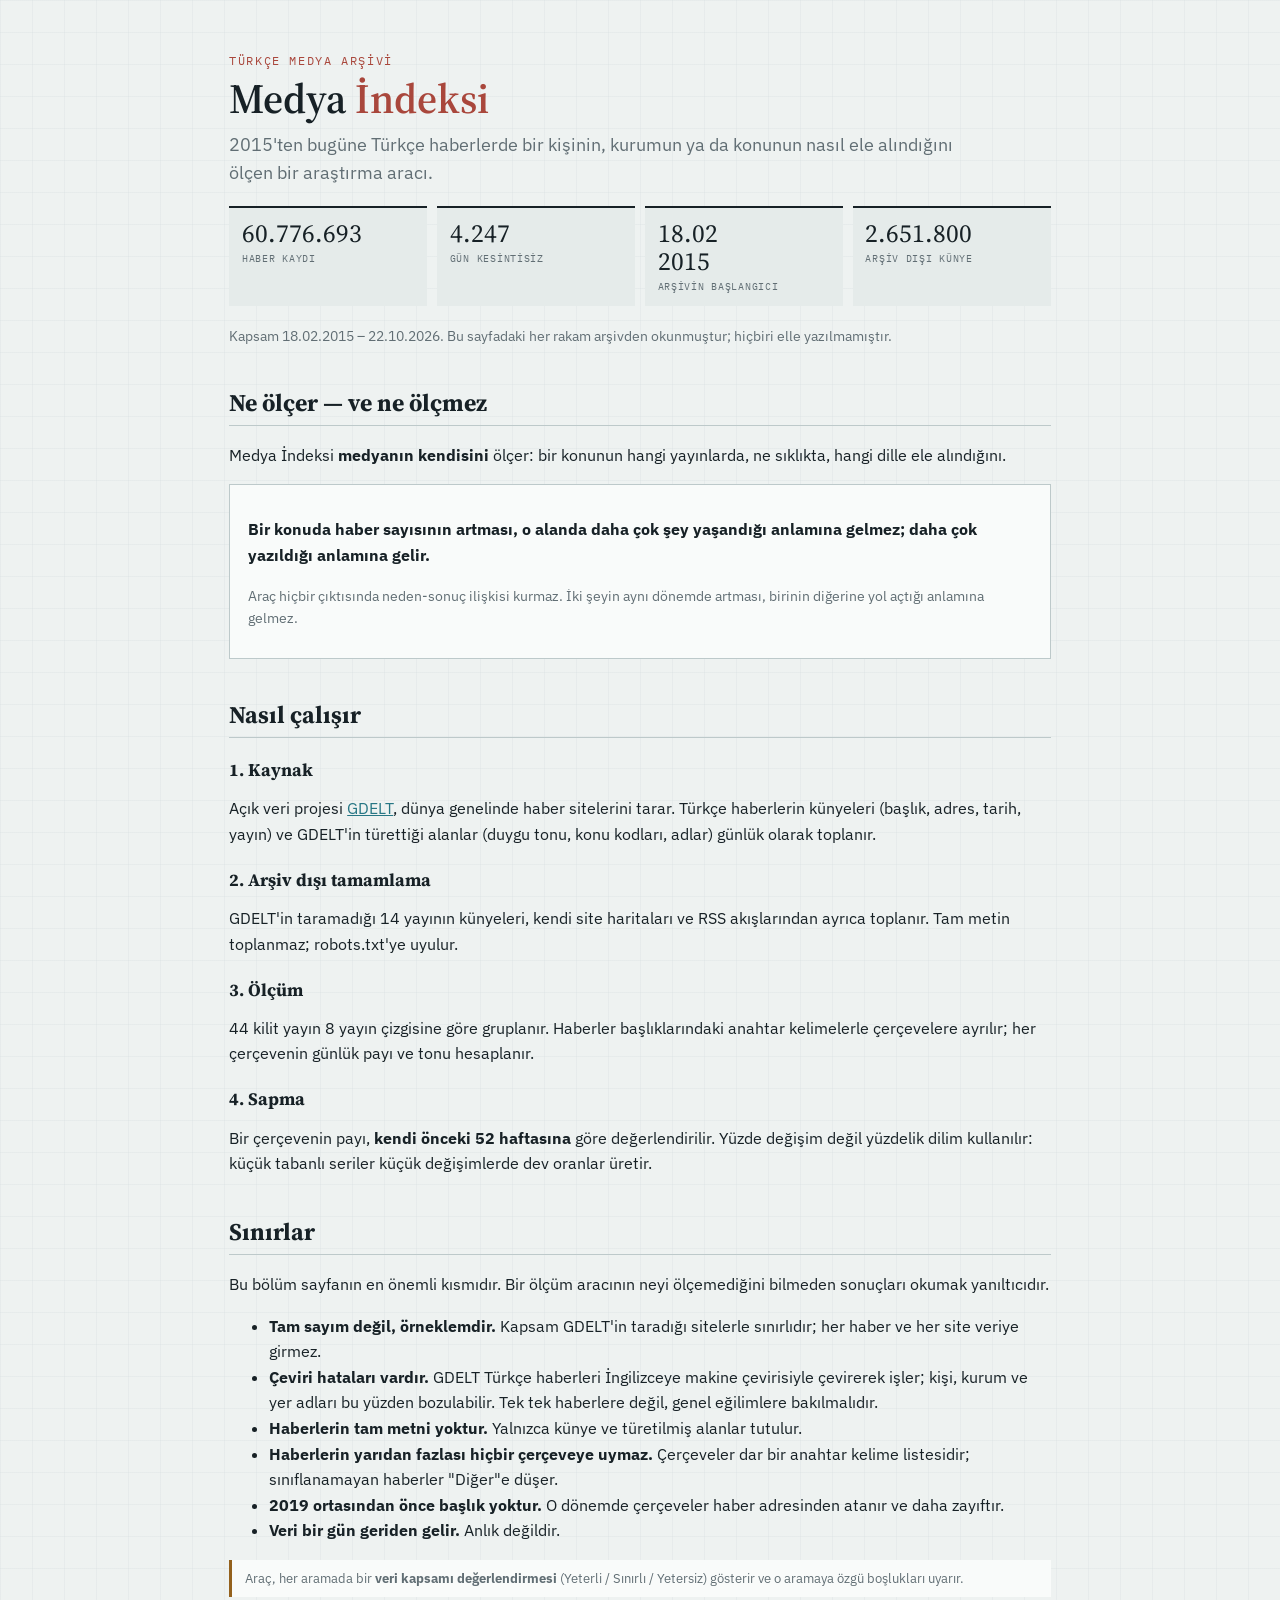
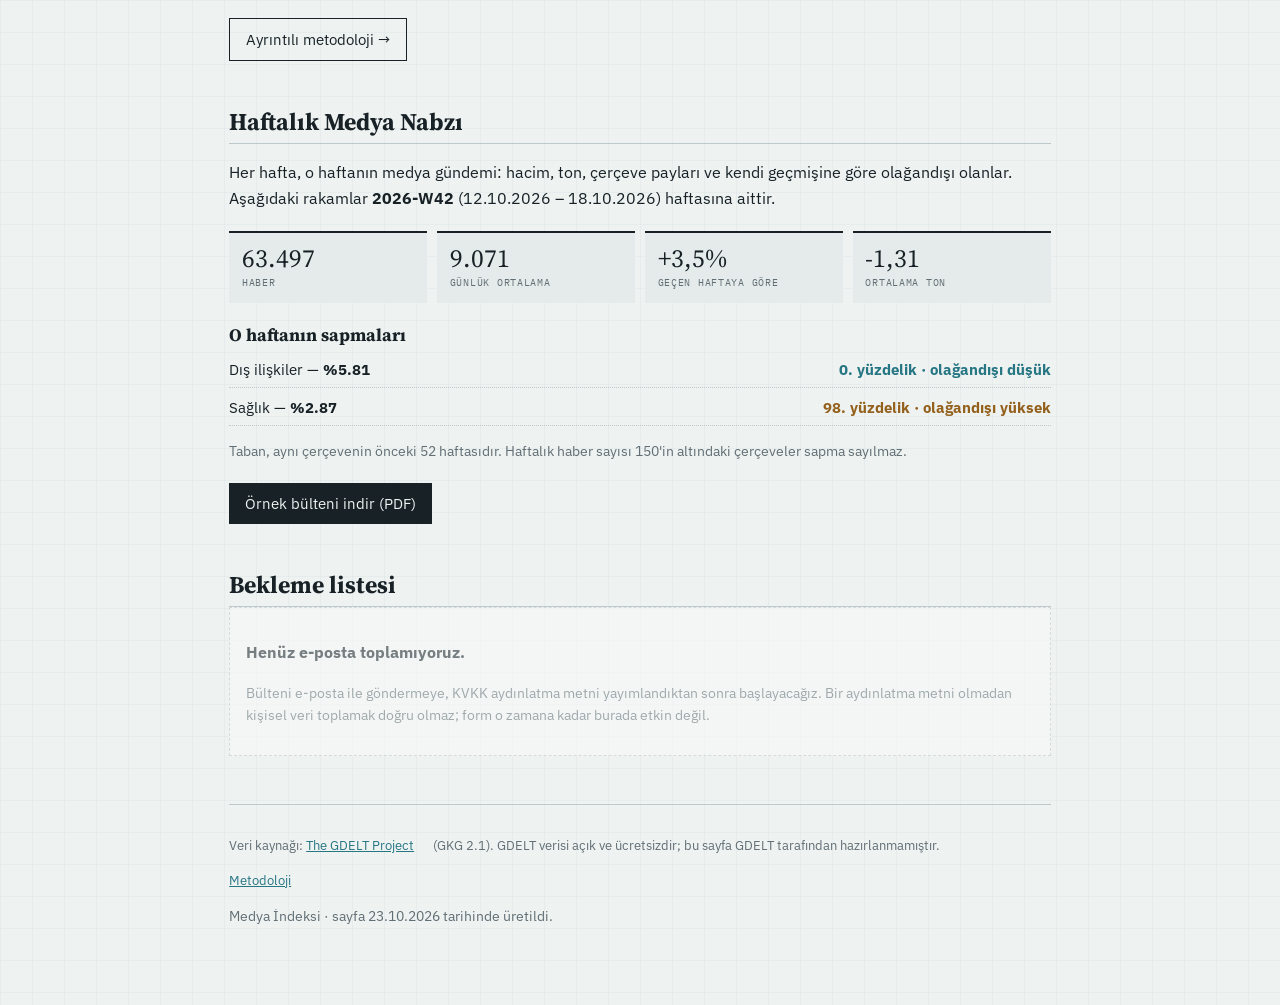
==== index.html @ 44e41a20 "Vitrin güncellendi (23.10.2026)" ====
<!doctype html>
<html lang="tr"><head>
<meta charset="utf-8"><meta name="viewport" content="width=device-width,initial-scale=1">
<title>Medya İndeksi — Türkçe medya arşivi</title>
<meta name="description" content="2015'ten bugüne Türkçe haberlerde bir konunun nasıl ele alındığını ölçen araştırma aracı. GDELT verisiyle.">
<link rel="preconnect" href="https://fonts.googleapis.com"><link rel="preconnect" href="https://fonts.gstatic.com" crossorigin>
<link href="https://fonts.googleapis.com/css2?family=IBM+Plex+Mono:wght@400&family=IBM+Plex+Sans:wght@400;600&family=Source+Serif+4:wght@400;600&display=swap" rel="stylesheet">
<link rel="stylesheet" href="style.css">
</head><body><div class="wrap">
<p class="kicker">Türkçe medya arşivi</p>
<h1>Medya <span>İndeksi</span></h1>
<p class="tagline">2015'ten bugüne Türkçe haberlerde bir kişinin, kurumun ya da konunun nasıl ele alındığını ölçen bir araştırma aracı.</p>
<div class="grid">
<div class="stat"><div class="n">60.776.693</div><div class="l">haber kaydı</div></div>
<div class="stat"><div class="n">4.247</div><div class="l">gün kesintisiz</div></div>
<div class="stat"><div class="n">18.02<br>2015</div><div class="l">arşivin başlangıcı</div></div>
<div class="stat"><div class="n">2.651.800</div><div class="l">arşiv dışı künye</div></div>
</div>
<p class="small">Kapsam 18.02.2015 – 22.10.2026. Bu sayfadaki her rakam arşivden okunmuştur; hiçbiri elle yazılmamıştır.</p>
<h2>Ne ölçer — ve ne ölçmez</h2><hr class="rule">
<p class="lead">Medya İndeksi <strong>medyanın kendisini</strong> ölçer: bir konunun hangi yayınlarda, ne sıklıkta, hangi dille ele alındığını.</p>
<div class="card"><p><strong>Bir konuda haber sayısının artması, o alanda daha çok şey yaşandığı anlamına gelmez; daha çok yazıldığı anlamına gelir.</strong></p><p class="small">Araç hiçbir çıktısında neden-sonuç ilişkisi kurmaz. İki şeyin aynı dönemde artması, birinin diğerine yol açtığı anlamına gelmez.</p></div>
<h2>Nasıl çalışır</h2><hr class="rule">
<h3>1. Kaynak</h3><p>Açık veri projesi <a href="https://www.gdeltproject.org/">GDELT</a>, dünya genelinde haber sitelerini tarar. Türkçe haberlerin künyeleri (başlık, adres, tarih, yayın) ve GDELT'in türettiği alanlar (duygu tonu, konu kodları, adlar) günlük olarak toplanır.</p>
<h3>2. Arşiv dışı tamamlama</h3><p>GDELT'in taramadığı 14 yayının künyeleri, kendi site haritaları ve RSS akışlarından ayrıca toplanır. Tam metin toplanmaz; robots.txt'ye uyulur.</p>
<h3>3. Ölçüm</h3><p>44 kilit yayın 8 yayın çizgisine göre gruplanır. Haberler başlıklarındaki anahtar kelimelerle çerçevelere ayrılır; her çerçevenin günlük payı ve tonu hesaplanır.</p>
<h3>4. Sapma</h3><p>Bir çerçevenin payı, <strong>kendi önceki 52 haftasına</strong> göre değerlendirilir. Yüzde değişim değil yüzdelik dilim kullanılır: küçük tabanlı seriler küçük değişimlerde dev oranlar üretir.</p>
<h2>Sınırlar</h2><hr class="rule">
<p class="lead">Bu bölüm sayfanın en önemli kısmıdır. Bir ölçüm aracının neyi ölçemediğini bilmeden sonuçları okumak yanıltıcıdır.</p><ul>
<li><strong>Tam sayım değil, örneklemdir.</strong> Kapsam GDELT'in taradığı sitelerle sınırlıdır; her haber ve her site veriye girmez.</li>
<li><strong>Çeviri hataları vardır.</strong> GDELT Türkçe haberleri İngilizceye makine çevirisiyle çevirerek işler; kişi, kurum ve yer adları bu yüzden bozulabilir. Tek tek haberlere değil, genel eğilimlere bakılmalıdır.</li>
<li><strong>Haberlerin tam metni yoktur.</strong> Yalnızca künye ve türetilmiş alanlar tutulur.</li>
<li><strong>Haberlerin yarıdan fazlası hiçbir çerçeveye uymaz.</strong> Çerçeveler dar bir anahtar kelime listesidir; sınıflanamayan haberler "Diğer"e düşer.</li>
<li><strong>2019 ortasından önce başlık yoktur.</strong> O dönemde çerçeveler haber adresinden atanır ve daha zayıftır.</li>
<li><strong>Veri bir gün geriden gelir.</strong> Anlık değildir.</li>
</ul>
<div class="note">Araç, her aramada bir <strong>veri kapsamı değerlendirmesi</strong> (Yeterli / Sınırlı / Yetersiz) gösterir ve o aramaya özgü boşlukları uyarır.</div>
<p><a class="btn ghost" href="metodoloji.html">Ayrıntılı metodoloji →</a></p>
<h2>Haftalık Medya Nabzı</h2><hr class="rule">
<p>Her hafta, o haftanın medya gündemi: hacim, ton, çerçeve payları ve kendi geçmişine göre olağandışı olanlar. Aşağıdaki rakamlar <strong>2026-W42</strong> (12.10.2026 – 18.10.2026) haftasına aittir.</p>
<div class="grid">
<div class="stat"><div class="n">63.497</div><div class="l">haber</div></div>
<div class="stat"><div class="n">9.071</div><div class="l">günlük ortalama</div></div>
<div class="stat"><div class="n">+3,5%</div><div class="l">geçen haftaya göre</div></div>
<div class="stat"><div class="n">-1,31</div><div class="l">ortalama ton</div></div>
</div>
<h3>O haftanın sapmaları</h3>
<div class="row"><span>Dış ilişkiler — <b>%5.81</b></span><b class="lo">0. yüzdelik · olağandışı düşük</b></div>
<div class="row"><span>Sağlık — <b>%2.87</b></span><b class="hi">98. yüzdelik · olağandışı yüksek</b></div>
<p class="small">Taban, aynı çerçevenin önceki 52 haftasıdır. Haftalık haber sayısı 150'in altındaki çerçeveler sapma sayılmaz.</p>
<p><a class="btn" href="medya-nabzi-2026-W42.pdf">Örnek bülteni indir (PDF)</a></p>
<h2>Bekleme listesi</h2><hr class="rule">
<div class="off"><p><strong>Henüz e-posta toplamıyoruz.</strong></p><p class="small">Bülteni e-posta ile göndermeye, KVKK aydınlatma metni yayımlandıktan sonra başlayacağız. Bir aydınlatma metni olmadan kişisel veri toplamak doğru olmaz; form o zamana kadar burada etkin değil.</p></div>
<footer>
<p>Veri kaynağı: <a href="https://www.gdeltproject.org/">The GDELT Project</a> (GKG 2.1). GDELT verisi açık ve ücretsizdir; bu sayfa GDELT tarafından hazırlanmamıştır.</p><p><a href="metodoloji.html">Metodoloji</a></p><p class="small">Medya İndeksi · sayfa 23.10.2026 tarihinde üretildi.</p>
</footer>
</div></body></html>
---- style.css ----
*{box-sizing:border-box}
html{-webkit-text-size-adjust:100%}
body{margin:0;background:#eef2f1;color:#172126;
  background-image:linear-gradient(#d7dfe055 1px,transparent 1px),linear-gradient(90deg,#d7dfe055 1px,transparent 1px);
  background-size:32px 32px;
  font-family:"IBM Plex Sans",-apple-system,BlinkMacSystemFont,"Segoe UI",Roboto,sans-serif;
  font-size:16px;line-height:1.6}
.wrap{max-width:860px;margin:0 auto;padding:2.5rem 1.2rem 4rem}
a{color:#267684}
h1,h2,h3{font-family:"Source Serif 4",Georgia,serif;line-height:1.15;margin:0}
h1{font-size:2.6rem;font-weight:600}
h1 span{color:#a9473c}
h2{font-size:1.5rem;margin:2.6rem 0 .3rem}
h3{font-size:1.1rem;margin:1.4rem 0 .3rem}
.kicker{font-family:"IBM Plex Mono",ui-monospace,monospace;text-transform:uppercase;letter-spacing:.14em;
  font-size:.72rem;color:#a9473c;margin-bottom:.3rem}
.tagline{font-size:1.1rem;color:#616e74;margin:.5rem 0 0;max-width:46rem}
.rule{border:0;border-top:1px solid #bdc9ca;margin:.5rem 0 0}
.lead{font-size:1.02rem}
.muted{color:#616e74}
.small{font-size:.86rem;color:#616e74}
.grid{display:grid;grid-template-columns:repeat(auto-fit,minmax(150px,1fr));gap:.6rem;margin:1.2rem 0}
.stat{background:#e5ebea;border-top:2px solid #172126;padding:.7rem .8rem}
.stat .n{font-family:"Source Serif 4",Georgia,serif;font-size:1.6rem;line-height:1.1}
.stat .l{font-family:"IBM Plex Mono",ui-monospace,monospace;font-size:.64rem;letter-spacing:.07em;
  text-transform:uppercase;color:#616e74;margin-top:.2rem}
.card{background:#f9fbfa;border:1px solid #bdc9ca;padding:1rem 1.1rem;margin:1rem 0}
.note{font-size:.84rem;color:#616e74;border-left:3px solid #94611d;background:#f9fbfa;
  padding:.5rem .8rem;margin:1rem 0}
.row{display:flex;justify-content:space-between;gap:1rem;border-bottom:1px dotted #bdc9ca;
  padding:.4rem 0;font-size:.95rem;flex-wrap:wrap}
.row b{white-space:nowrap}
.hi{color:#94611d}
.lo{color:#267684}
.btn{display:inline-block;background:#172126;color:#eef2f1;text-decoration:none;padding:.55rem 1rem;
  font-size:.92rem;margin:.3rem .4rem .3rem 0}
.btn.ghost{background:transparent;color:#172126;border:1px solid #172126}
.off{opacity:.55;border:1px dashed #bdc9ca;padding:1rem;background:#f9fbfa}
table{border-collapse:collapse;width:100%;font-size:.9rem;margin:.8rem 0}
th,td{text-align:left;padding:.35rem .5rem;border-bottom:1px solid #d7dfe0}
th{font-family:"IBM Plex Mono",ui-monospace,monospace;font-size:.68rem;letter-spacing:.06em;
  text-transform:uppercase;color:#616e74;border-bottom:1.5px solid #172126}
code{font-family:"IBM Plex Mono",ui-monospace,monospace;font-size:.86em;background:#e5ebea;padding:.05em .3em}
blockquote{border-left:3px solid #bdc9ca;margin:.8rem 0;padding:.2rem .9rem;color:#616e74}
footer{margin-top:3rem;border-top:1px solid #bdc9ca;padding-top:1rem;font-size:.84rem;color:#616e74}
footer a{margin-right:1rem}
@media(max-width:640px){
  .wrap{padding:1.5rem .9rem 3rem}
  h1{font-size:1.9rem}h2{font-size:1.25rem}
  .grid{grid-template-columns:repeat(2,1fr)}
  table{display:block;overflow-x:auto}
}
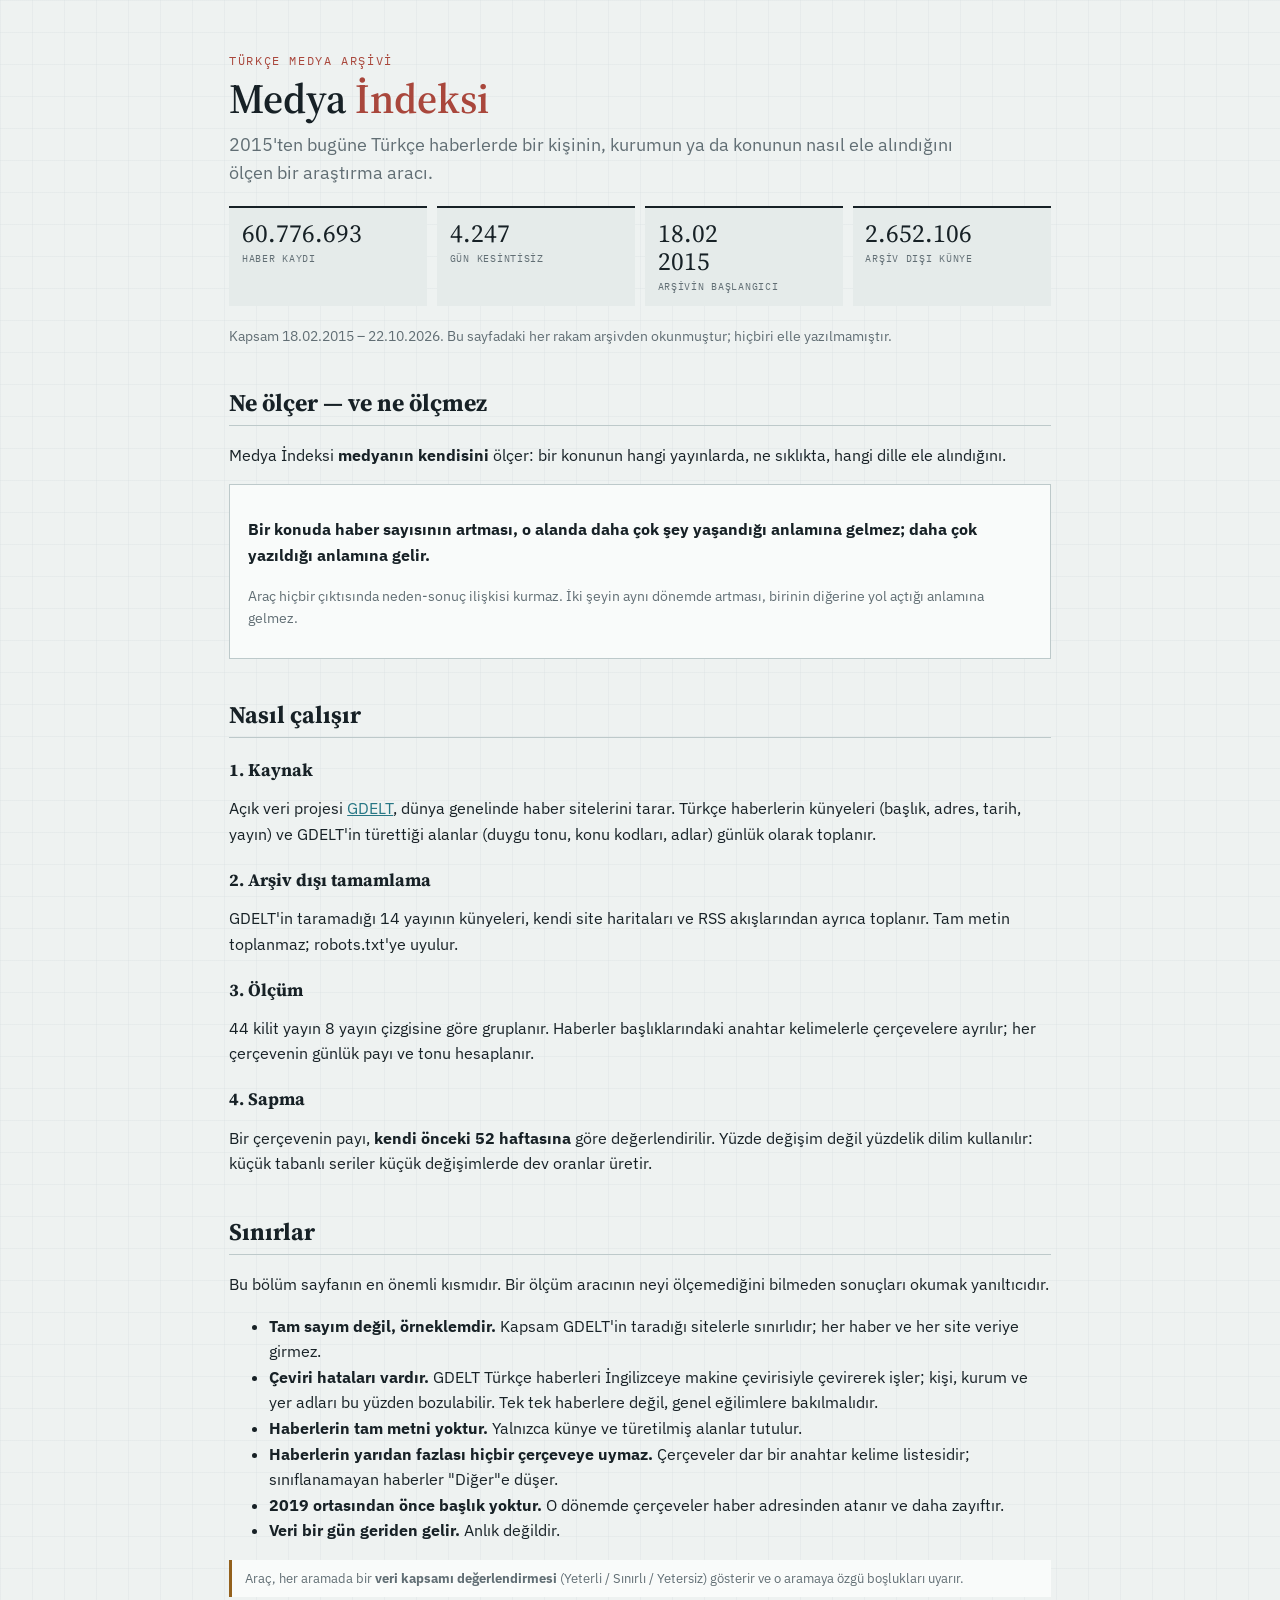
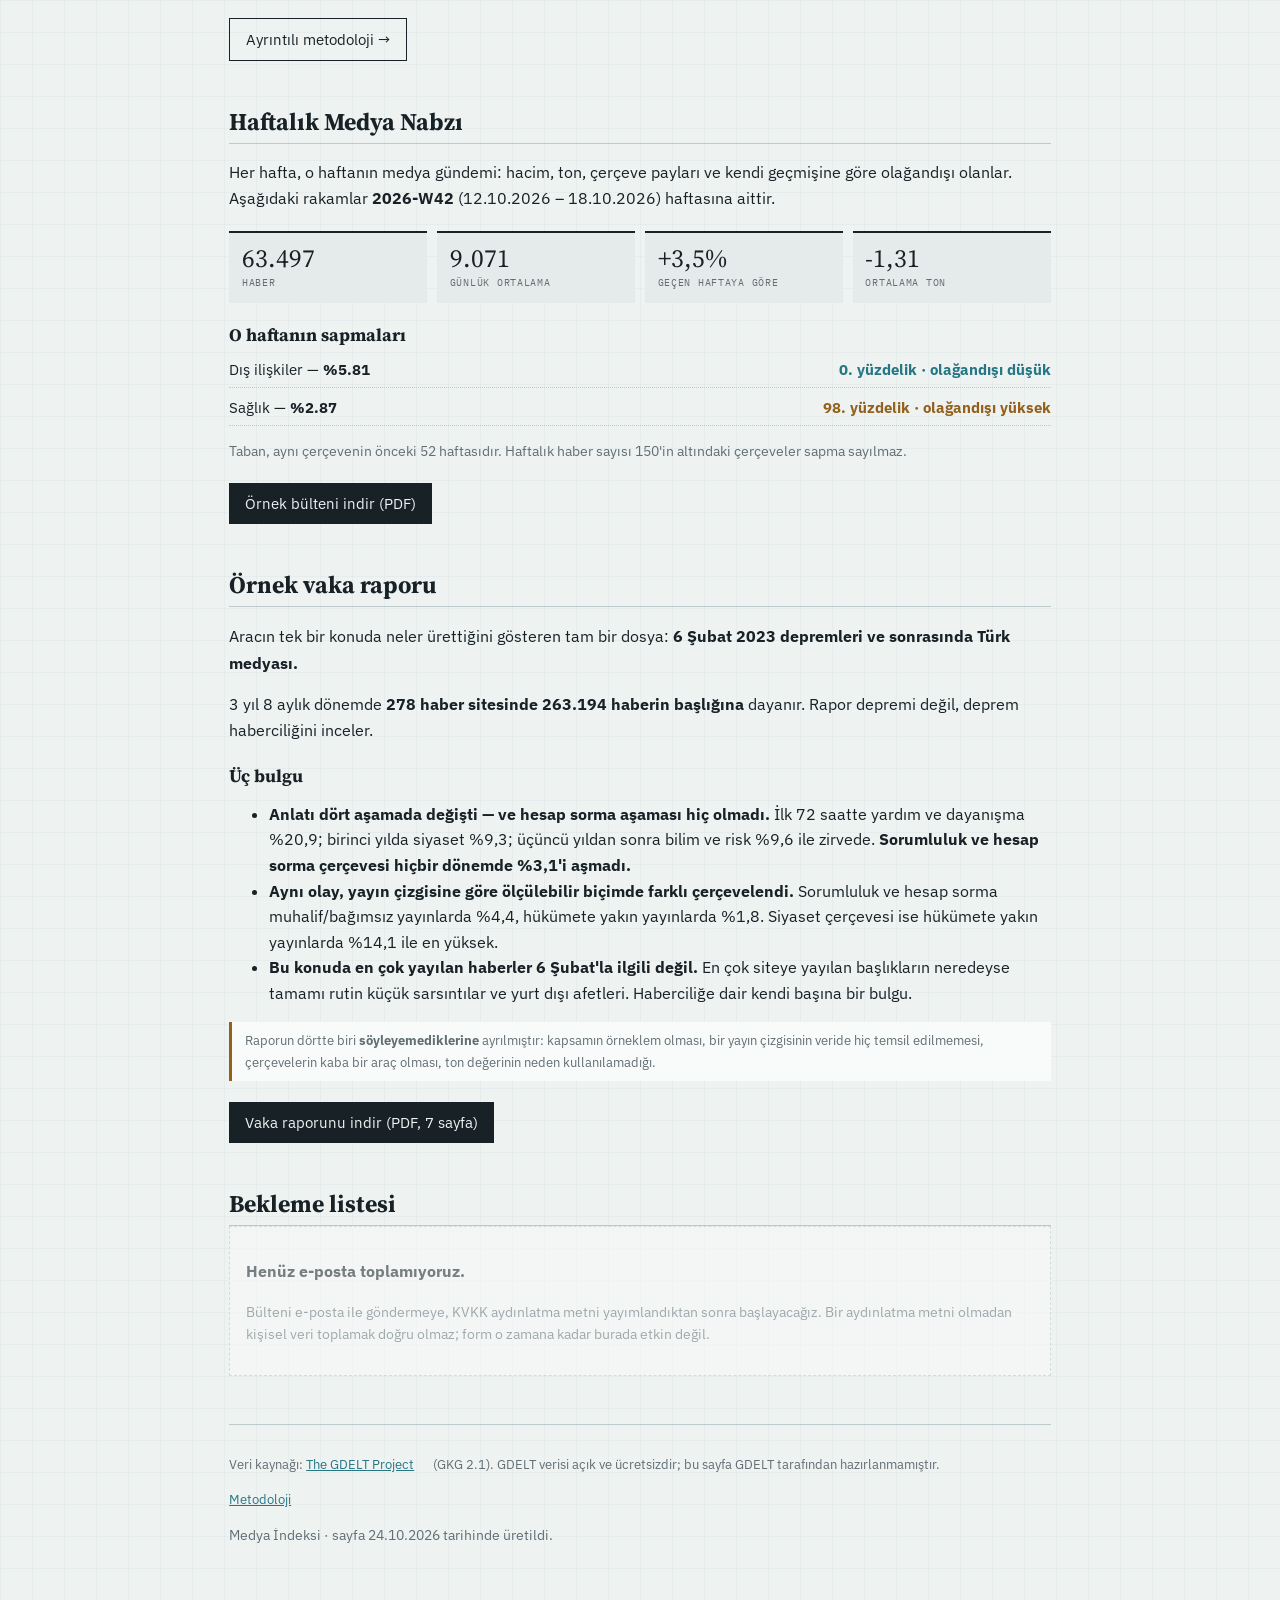
==== commit 8786476d: "Vitrin güncellendi (24.10.2026)" ====
--- a/index.html
+++ b/index.html
@@ -14,7 +14,7 @@
 <div class="stat"><div class="n">60.776.693</div><div class="l">haber kaydı</div></div>
 <div class="stat"><div class="n">4.247</div><div class="l">gün kesintisiz</div></div>
 <div class="stat"><div class="n">18.02<br>2015</div><div class="l">arşivin başlangıcı</div></div>
-<div class="stat"><div class="n">2.651.800</div><div class="l">arşiv dışı künye</div></div>
+<div class="stat"><div class="n">2.652.106</div><div class="l">arşiv dışı künye</div></div>
 </div>
 <p class="small">Kapsam 18.02.2015 – 22.10.2026. Bu sayfadaki her rakam arşivden okunmuştur; hiçbiri elle yazılmamıştır.</p>
 <h2>Ne ölçer — ve ne ölçmez</h2><hr class="rule">
@@ -49,9 +49,19 @@
 <div class="row"><span>Sağlık — <b>%2.87</b></span><b class="hi">98. yüzdelik · olağandışı yüksek</b></div>
 <p class="small">Taban, aynı çerçevenin önceki 52 haftasıdır. Haftalık haber sayısı 150'in altındaki çerçeveler sapma sayılmaz.</p>
 <p><a class="btn" href="medya-nabzi-2026-W42.pdf">Örnek bülteni indir (PDF)</a></p>
+<h2>Örnek vaka raporu</h2><hr class="rule">
+<p class="lead">Aracın tek bir konuda neler ürettiğini gösteren tam bir dosya: <strong>6 Şubat 2023 depremleri ve sonrasında Türk medyası.</strong></p>
+<p>3 yıl 8 aylık dönemde <strong>278 haber sitesinde 263.194 haberin başlığına</strong> dayanır. Rapor depremi değil, deprem haberciliğini inceler.</p>
+<h3>Üç bulgu</h3><ul>
+<li><strong>Anlatı dört aşamada değişti — ve hesap sorma aşaması hiç olmadı.</strong> İlk 72 saatte yardım ve dayanışma %20,9; birinci yılda siyaset %9,3; üçüncü yıldan sonra bilim ve risk %9,6 ile zirvede. <strong>Sorumluluk ve hesap sorma çerçevesi hiçbir dönemde %3,1&#39;i aşmadı.</strong></li>
+<li><strong>Aynı olay, yayın çizgisine göre ölçülebilir biçimde farklı çerçevelendi.</strong> Sorumluluk ve hesap sorma muhalif/bağımsız yayınlarda %4,4, hükümete yakın yayınlarda %1,8. Siyaset çerçevesi ise hükümete yakın yayınlarda %14,1 ile en yüksek.</li>
+<li><strong>Bu konuda en çok yayılan haberler 6 Şubat&#39;la ilgili değil.</strong> En çok siteye yayılan başlıkların neredeyse tamamı rutin küçük sarsıntılar ve yurt dışı afetleri. Haberciliğe dair kendi başına bir bulgu.</li>
+</ul>
+<div class="note">Raporun dörtte biri <strong>söyleyemediklerine</strong> ayrılmıştır: kapsamın örneklem olması, bir yayın çizgisinin veride hiç temsil edilmemesi, çerçevelerin kaba bir araç olması, ton değerinin neden kullanılamadığı.</div>
+<p><a class="btn" href="vaka-dosyasi-6-subat-2023-depremleri.pdf">Vaka raporunu indir (PDF, 7 sayfa)</a></p>
 <h2>Bekleme listesi</h2><hr class="rule">
 <div class="off"><p><strong>Henüz e-posta toplamıyoruz.</strong></p><p class="small">Bülteni e-posta ile göndermeye, KVKK aydınlatma metni yayımlandıktan sonra başlayacağız. Bir aydınlatma metni olmadan kişisel veri toplamak doğru olmaz; form o zamana kadar burada etkin değil.</p></div>
 <footer>
-<p>Veri kaynağı: <a href="https://www.gdeltproject.org/">The GDELT Project</a> (GKG 2.1). GDELT verisi açık ve ücretsizdir; bu sayfa GDELT tarafından hazırlanmamıştır.</p><p><a href="metodoloji.html">Metodoloji</a></p><p class="small">Medya İndeksi · sayfa 23.10.2026 tarihinde üretildi.</p>
+<p>Veri kaynağı: <a href="https://www.gdeltproject.org/">The GDELT Project</a> (GKG 2.1). GDELT verisi açık ve ücretsizdir; bu sayfa GDELT tarafından hazırlanmamıştır.</p><p><a href="metodoloji.html">Metodoloji</a></p><p class="small">Medya İndeksi · sayfa 24.10.2026 tarihinde üretildi.</p>
 </footer>
 </div></body></html>
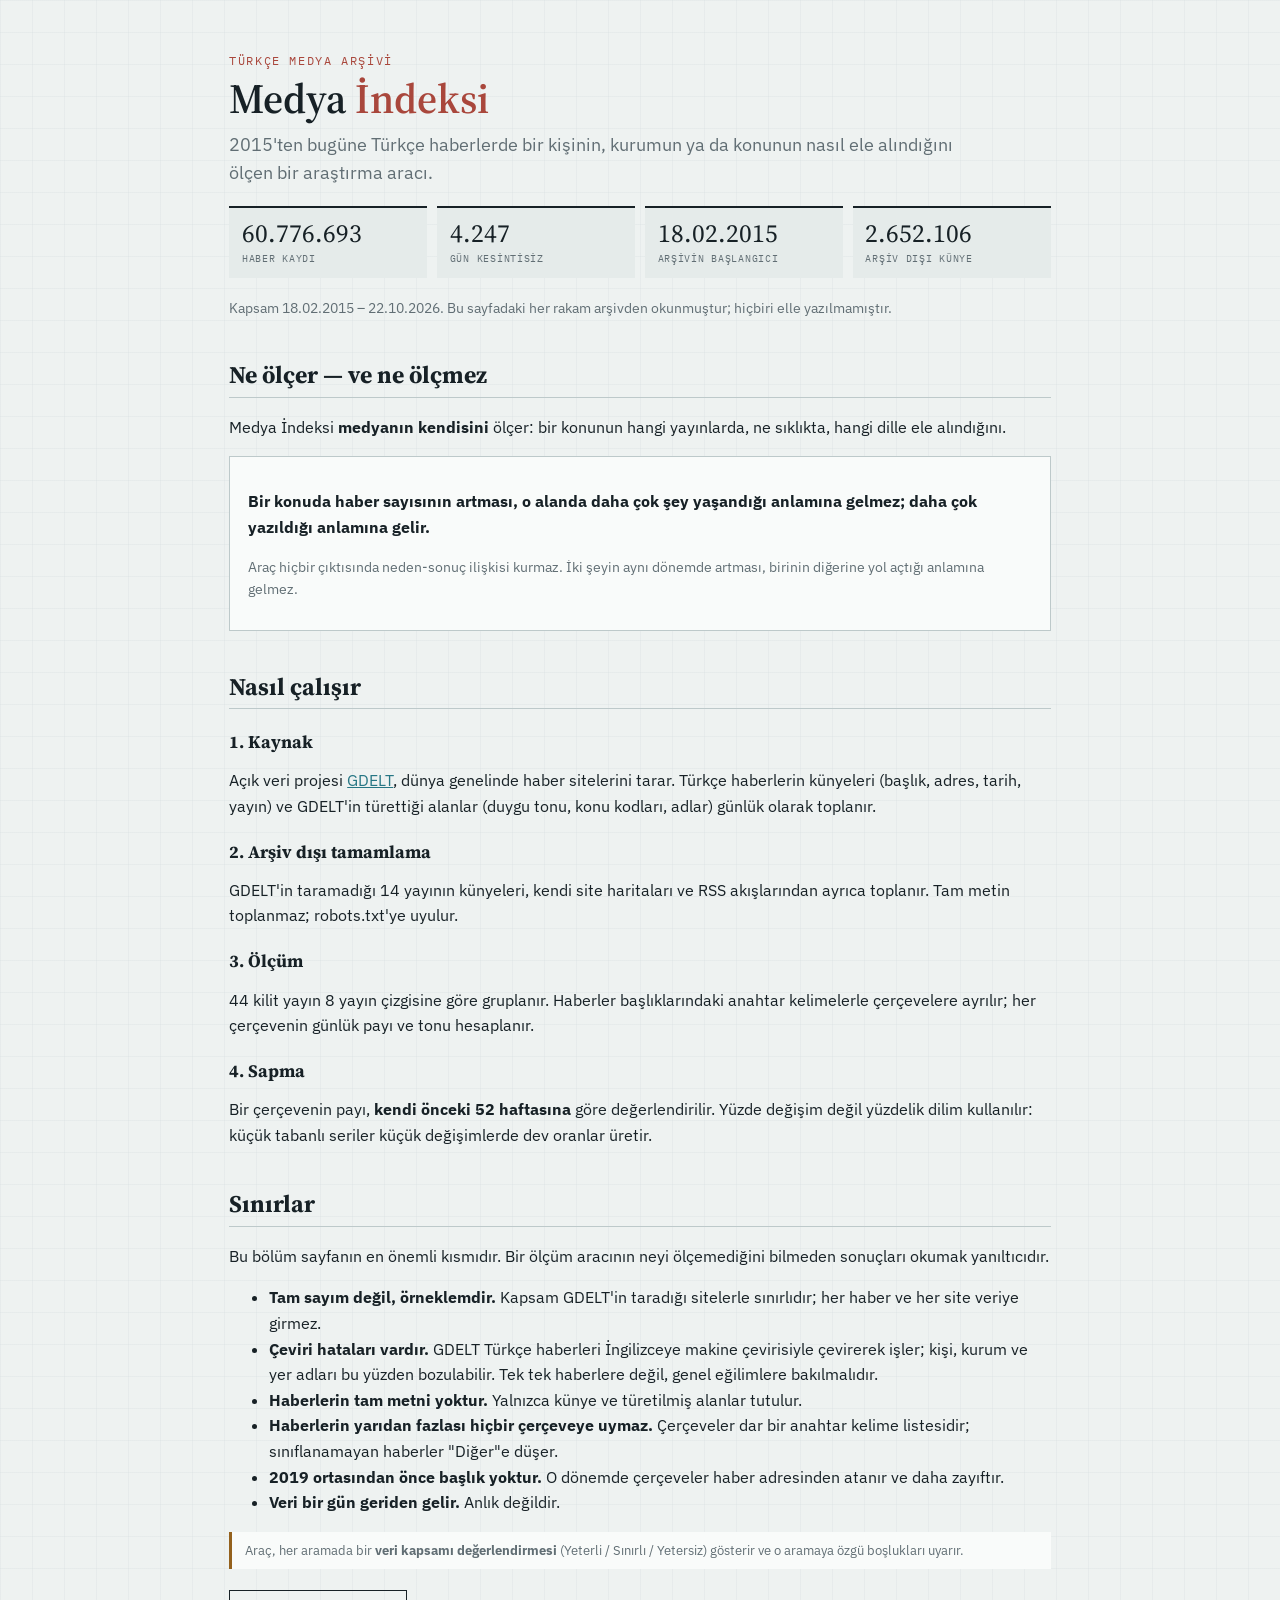
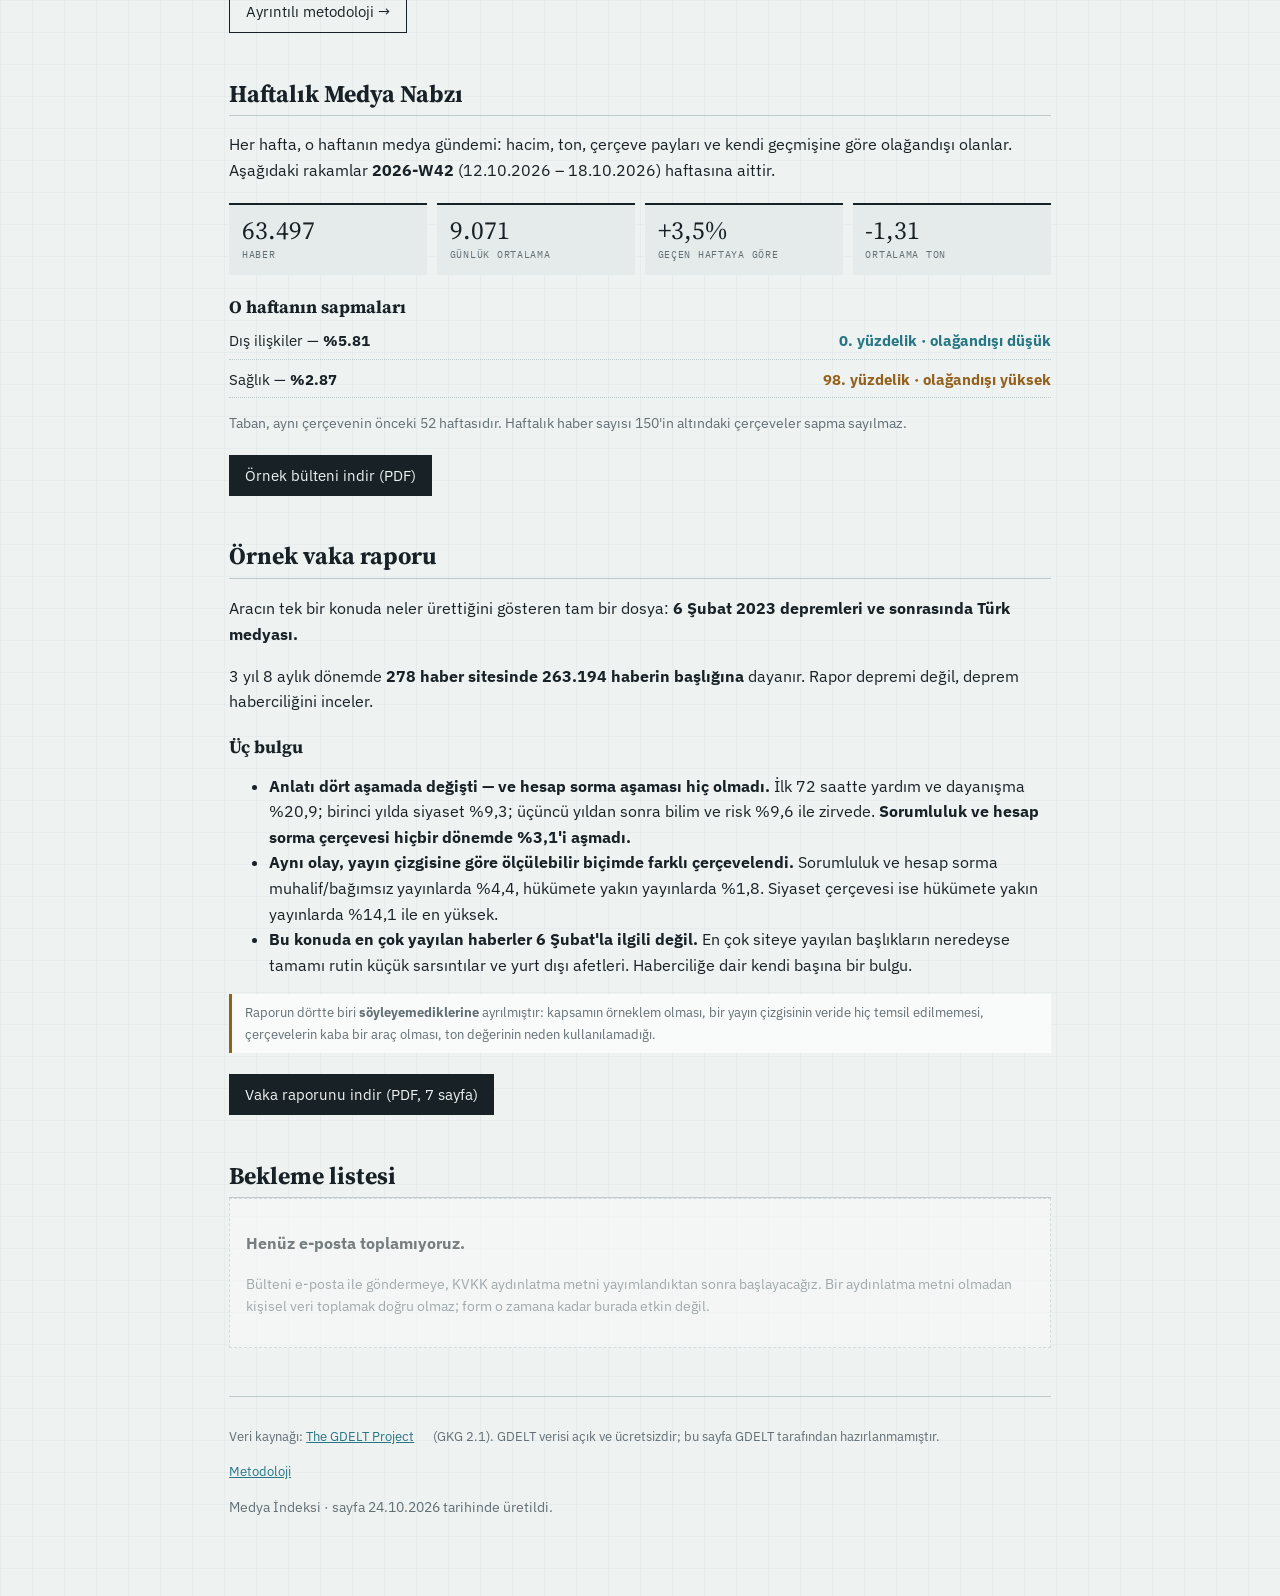
==== commit dcb07344: "Vitrin güncellendi (24.10.2026)" ====
--- a/index.html
+++ b/index.html
@@ -13,7 +13,7 @@
 <div class="grid">
 <div class="stat"><div class="n">60.776.693</div><div class="l">haber kaydı</div></div>
 <div class="stat"><div class="n">4.247</div><div class="l">gün kesintisiz</div></div>
-<div class="stat"><div class="n">18.02<br>2015</div><div class="l">arşivin başlangıcı</div></div>
+<div class="stat"><div class="n">18.02.2015</div><div class="l">arşivin başlangıcı</div></div>
 <div class="stat"><div class="n">2.652.106</div><div class="l">arşiv dışı künye</div></div>
 </div>
 <p class="small">Kapsam 18.02.2015 – 22.10.2026. Bu sayfadaki her rakam arşivden okunmuştur; hiçbiri elle yazılmamıştır.</p>
--- a/style.css
+++ b/style.css
@@ -22,7 +22,9 @@
 .small{font-size:.86rem;color:#616e74}
 .grid{display:grid;grid-template-columns:repeat(auto-fit,minmax(150px,1fr));gap:.6rem;margin:1.2rem 0}
 .stat{background:#e5ebea;border-top:2px solid #172126;padding:.7rem .8rem}
-.stat .n{font-family:"Source Serif 4",Georgia,serif;font-size:1.6rem;line-height:1.1}
+/* nowrap: tarih (18.02.2015) iki satıra bölünmesin. En uzun rakamla (60.776.693) aynı karakter
+   sayısında olduğu için ek bir küçültme gerekmiyor. */
+.stat .n{font-family:"Source Serif 4",Georgia,serif;font-size:1.6rem;line-height:1.1;white-space:nowrap}
 .stat .l{font-family:"IBM Plex Mono",ui-monospace,monospace;font-size:.64rem;letter-spacing:.07em;
   text-transform:uppercase;color:#616e74;margin-top:.2rem}
 .card{background:#f9fbfa;border:1px solid #bdc9ca;padding:1rem 1.1rem;margin:1rem 0}
